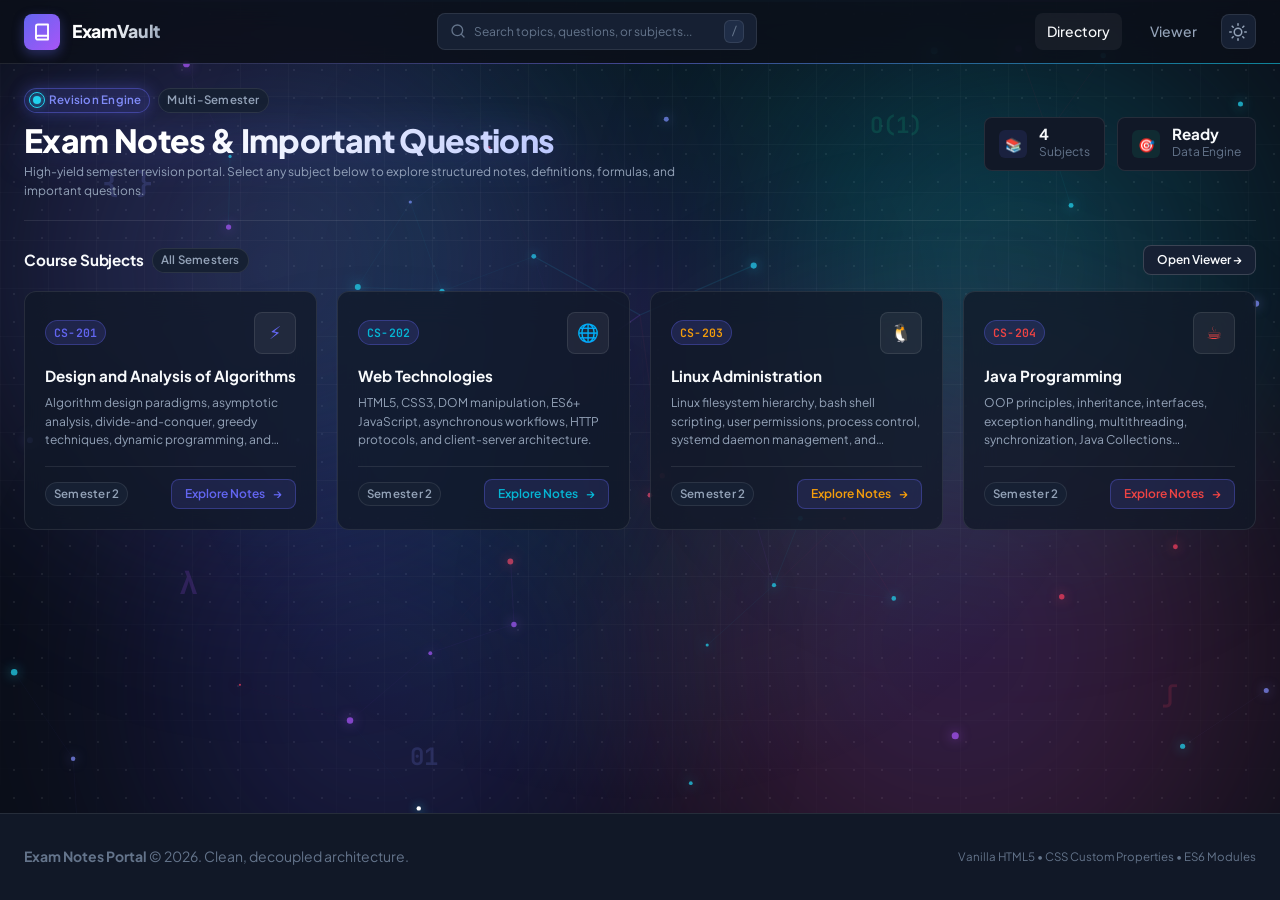
==== index.html @ 78b87370 "feat: initialize exam notes web application with modular frontend architecture and content structure" ====
<!DOCTYPE html>
<html lang="en">
<head>
  <meta charset="UTF-8">
  <meta name="viewport" content="width=device-width, initial-scale=1.0">
  <meta name="description" content="Exam Notes & Important Questions Portal. Dynamic, content-driven revision platform.">
  <title>Exam Notes & Important Questions Portal</title>

  <!-- Modular CSS Architecture -->
  <link rel="stylesheet" href="assets/css/variables.css">
  <link rel="stylesheet" href="assets/css/base.css">
  <link rel="stylesheet" href="assets/css/components.css">
  <link rel="stylesheet" href="assets/css/effects.css">

  <link rel="icon" href="assets/images/favicon.ico">
</head>
<body>

  <!-- Site Header -->
  <header class="site-header">
    <div class="container nav-container">
      <div class="brand-wrapper">
        <a href="index.html" class="brand-link" id="brand-link">
          <div class="brand-icon">
            <svg width="18" height="18" viewBox="0 0 24 24" fill="none" stroke="currentColor" stroke-width="2.5" stroke-linecap="round" stroke-linejoin="round">
              <path d="M4 19.5A2.5 2.5 0 0 1 6.5 17H20"></path>
              <path d="M6.5 2H20v20H6.5A2.5 2.5 0 0 1 4 19.5v-15A2.5 2.5 0 0 1 6.5 2z"></path>
            </svg>
          </div>
          <span class="brand-title">ExamVault</span>
        </a>
      </div>

      <!-- Quick Search UI -->
      <div class="search-wrapper" style="max-width: 320px;">
        <div class="search-box">
          <svg class="search-icon" viewBox="0 0 24 24" fill="none" stroke="currentColor" stroke-width="2" stroke-linecap="round" stroke-linejoin="round">
            <circle cx="11" cy="11" r="8"></circle>
            <line x1="21" y1="21" x2="16.65" y2="16.65"></line>
          </svg>
          <input type="text" id="portal-search-input" class="search-input" placeholder="Search topics, questions, or subjects..." autocomplete="off">
          <span class="search-shortcut">/</span>
        </div>
        <div class="search-dropdown" id="portal-search-dropdown"></div>
      </div>

      <!-- Actions -->
      <div class="header-actions">
        <nav class="nav-links">
          <a href="index.html" class="nav-link active">Directory</a>
          <a href="notes.html" class="nav-link">Viewer</a>
        </nav>
        <button class="btn-icon" data-action="toggle-theme" title="Toggle Theme" aria-label="Toggle dark/light mode">
          <!-- Populated by JS -->
        </button>
      </div>
    </div>
  </header>

  <!-- Main Content -->
  <main class="site-main">
    <div class="container" style="padding-block: var(--space-6) var(--space-10);">

      <!-- Compact Hero Header -->
      <section class="hero-enter-animate" style="display: flex; align-items: center; justify-content: space-between; flex-wrap: wrap; gap: var(--space-4); margin-bottom: var(--space-6); padding-bottom: var(--space-5); border-bottom: 1px solid var(--border-subtle);">
        <div style="max-width: 680px;">
          <div style="display: flex; align-items: center; gap: var(--space-2); margin-bottom: var(--space-2);">
            <span class="badge badge-accent">
              <span class="beacon-dot"></span>
              <span>Revision Engine</span>
            </span>
            <span class="badge badge-subtle" id="hero-subjects-badge">Multi-Semester</span>
          </div>
          <h1 style="font-size: clamp(1.6rem, 2.5vw, 2.1rem); font-weight: var(--font-weight-extrabold); letter-spacing: -0.02em; margin-bottom: var(--space-1); line-height: var(--line-height-tight);">
            Exam Notes & Important Questions
          </h1>
          <p style="font-size: var(--text-xs); color: var(--text-secondary); line-height: var(--line-height-normal);">
            High-yield semester revision portal. Select any subject below to explore structured notes, definitions, formulas, and important questions.
          </p>
        </div>

        <!-- Quick Info Chips Strip -->
        <div class="stats-enter-animate" style="display: flex; gap: var(--space-3); flex-wrap: wrap;">
          <div class="stat-card" style="padding: 0.5rem 0.85rem;">
            <div class="stat-icon" style="width: 1.8rem; height: 1.8rem; font-size: 0.85rem;">📚</div>
            <div>
              <div class="stat-value" id="stat-subjects-val">4</div>
              <div class="stat-label">Subjects</div>
            </div>
          </div>
          <div class="stat-card" style="padding: 0.5rem 0.85rem;">
            <div class="stat-icon" style="width: 1.8rem; height: 1.8rem; font-size: 0.85rem; color: var(--accent-emerald); background: rgba(16, 185, 129, 0.12);">🎯</div>
            <div>
              <div class="stat-value">Ready</div>
              <div class="stat-label">Data Engine</div>
            </div>
          </div>
        </div>
      </section>

      <!-- Subjects Section with Integrated Resume/Viewer Action -->
      <section class="subjects-enter-animate">
        <div style="display: flex; align-items: center; justify-content: space-between; flex-wrap: wrap; gap: var(--space-3); margin-bottom: var(--space-4);">
          <div style="display: flex; align-items: center; gap: var(--space-2);">
            <h2 style="font-size: var(--text-base); font-weight: var(--font-weight-bold); letter-spacing: -0.01em;">
              Course Subjects
            </h2>
            <span class="badge badge-subtle">All Semesters</span>
          </div>
          <div id="viewer-action-wrapper">
            <a href="notes.html" class="btn btn-secondary btn-sm" id="section-viewer-link">
              <span>Open Viewer →</span>
            </a>
          </div>
        </div>

        <!-- Dynamic 4-Column Subjects Grid -->
        <div id="subjects-container">
          <!-- Populated dynamically by main.js -->
        </div>
      </section>

    </div>
  </main>

  <!-- Site Footer -->
  <footer class="site-footer">
    <div class="container footer-content">
      <div>
        <strong>Exam Notes Portal</strong> &copy; 2026. Clean, decoupled architecture.
      </div>
      <div style="font-size: 0.72rem; color: var(--text-muted);">
        Vanilla HTML5 • CSS Custom Properties • ES6 Modules
      </div>
    </div>
  </footer>

  <!-- Main Controller -->
  <script type="module" src="assets/js/main.js"></script>
</body>
</html>
---- assets/css/variables.css ----
/**
 * Design Tokens & Custom Properties
 * Modern Twilight Dark Palette with rich vibrant accents & tight, purposeful spacing
 */

:root {
  /* Color Palette - Vibrant Twilight Dark Theme */
  --bg-base: #0b0f19;
  --bg-surface-1: #111827;
  --bg-surface-2: #162033;
  --bg-surface-3: #1f2d47;
  --bg-surface-hover: #263859;
  --bg-card: rgba(17, 24, 39, 0.75);
  --bg-card-hover: rgba(22, 32, 51, 0.9);
  --bg-glass: rgba(11, 15, 25, 0.82);
  --bg-overlay: rgba(5, 8, 15, 0.85);
  --bg-input: #131d2e;

  /* Borders & Dividers */
  --border-subtle: rgba(255, 255, 255, 0.09);
  --border-medium: rgba(255, 255, 255, 0.16);
  --border-strong: rgba(255, 255, 255, 0.28);
  --border-focus: #6366f1;
  --border-accent: rgba(99, 102, 241, 0.45);

  /* Typography Colors */
  --text-primary: #f8fafc;
  --text-secondary: #94a3b8;
  --text-muted: #64748b;
  --text-inverse: #0b0f19;
  --text-accent: #818cf8;

  /* Vibrant Accents */
  --primary: #6366f1;
  --primary-hover: #4f46e5;
  --primary-glow: rgba(99, 102, 241, 0.35);

  --secondary: #06b6d4;
  --secondary-glow: rgba(6, 182, 212, 0.3);

  --accent-purple: #a855f7;
  --accent-emerald: #10b981;
  --accent-amber: #f59e0b;
  --accent-rose: #f43f5e;
  --accent-cyan: #06b6d4;

  /* Status Colors */
  --status-success: #10b981;
  --status-warning: #f59e0b;
  --status-danger: #f43f5e;
  --status-info: #38bdf8;
  --status-success-bg: rgba(16, 185, 129, 0.14);
  --status-warning-bg: rgba(245, 158, 11, 0.14);
  --status-danger-bg: rgba(244, 63, 94, 0.14);
  --status-info-bg: rgba(56, 189, 248, 0.14);

  /* Gradients */
  --gradient-primary: linear-gradient(135deg, #6366f1 0%, #a855f7 100%);
  --gradient-secondary: linear-gradient(135deg, #06b6d4 0%, #3b82f6 100%);
  --gradient-card: linear-gradient(145deg, rgba(22, 32, 51, 0.8) 0%, rgba(17, 24, 39, 0.9) 100%);
  --gradient-surface: linear-gradient(180deg, rgba(22, 32, 51, 0.4) 0%, rgba(11, 15, 25, 0.7) 100%);

  /* Code Syntax Palette */
  --code-bg: #0d1424;
  --code-border: rgba(255, 255, 255, 0.1);
  --code-inline-bg: rgba(99, 102, 241, 0.15);
  --code-inline-text: #a5b4fc;

  /* Typography */
  --font-sans: 'Plus Jakarta Sans', system-ui, -apple-system, BlinkMacSystemFont, 'Segoe UI', Roboto, sans-serif;
  --font-mono: 'JetBrains Mono', Consolas, Monaco, monospace;

  /* Font Scales */
  --text-xs: 0.75rem;     /* 12px */
  --text-sm: 0.875rem;    /* 14px */
  --text-base: 0.95rem;   /* ~15px */
  --text-lg: 1.1rem;      /* ~17.6px */
  --text-xl: 1.25rem;     /* 20px */
  --text-2xl: 1.5rem;     /* 24px */
  --text-3xl: 1.85rem;    /* ~30px */
  --text-4xl: 2.25rem;    /* 36px */

  --font-weight-normal: 400;
  --font-weight-medium: 500;
  --font-weight-semibold: 600;
  --font-weight-bold: 700;
  --font-weight-extrabold: 800;

  --line-height-tight: 1.2;
  --line-height-snug: 1.35;
  --line-height-normal: 1.55;
  --line-height-relaxed: 1.7;

  /* Compact Spacing Scale (Reduced empty voids) */
  --space-1: 0.25rem;  /* 4px */
  --space-2: 0.5rem;   /* 8px */
  --space-3: 0.75rem;  /* 12px */
  --space-4: 1rem;     /* 16px */
  --space-5: 1.25rem;  /* 20px */
  --space-6: 1.5rem;   /* 24px */
  --space-8: 2rem;     /* 32px */
  --space-10: 2.5rem;  /* 40px */
  --space-12: 3rem;    /* 48px */

  /* Border Radii */
  --radius-sm: 0.375rem;
  --radius-md: 0.5rem;
  --radius-lg: 0.75rem;
  --radius-xl: 1rem;
  --radius-full: 9999px;

  /* Elevation Shadows & Glows */
  --shadow-sm: 0 1px 3px rgba(0, 0, 0, 0.35);
  --shadow-md: 0 4px 14px -2px rgba(0, 0, 0, 0.45);
  --shadow-lg: 0 10px 25px -5px rgba(0, 0, 0, 0.55);
  --shadow-xl: 0 18px 35px -8px rgba(0, 0, 0, 0.65);

  /* Transitions */
  --transition-fast: 150ms cubic-bezier(0.4, 0, 0.2, 1);
  --transition-normal: 250ms cubic-bezier(0.4, 0, 0.2, 1);

  /* Layout Constants */
  --header-height: 4rem;
  --sidebar-width: 300px;
  --toc-width: 250px;
  --container-max-width: 1360px;
  --reading-max-width: 860px;
  --blur-glass: blur(16px);
}

/* Light Theme Variables (High-Contrast, Distinct Surfaces & Crisp Hierarchy) */
[data-theme="light"] {
  --bg-base: #f1f5f9;                 /* Rich slate-100 canvas (creates immediate pop for pure white cards) */
  --bg-surface-1: #ffffff;            /* Pure white primary surface */
  --bg-surface-2: #e2e8f0;            /* Distinct slate-200 secondary surface */
  --bg-surface-3: #cbd5e1;            /* Slate-300 tertiary surface */
  --bg-surface-hover: #e2e8f0;
  --bg-card: #ffffff;                 /* Solid crisp white cards */
  --bg-card-hover: #ffffff;
  --bg-glass: rgba(255, 255, 255, 0.95);
  --bg-overlay: rgba(15, 23, 42, 0.55);
  --bg-input: #ffffff;

  /* Crisp, Well-Defined Borders (No more invisible washed-out lines) */
  --border-subtle: #e2e8f0;           /* Clean slate-200 border */
  --border-medium: #cbd5e1;           /* Crisp slate-300 card border */
  --border-strong: #94a3b8;           /* High-contrast slate-400 border */
  --border-focus: #4f46e5;
  --border-accent: rgba(79, 70, 229, 0.5);

  /* High-Contrast Accessible Typography (WCAG AAA) */
  --text-primary: #0f172a;            /* Deep slate-900 for razor-sharp legibility */
  --text-secondary: #334155;          /* Slate-700 body text */
  --text-muted: #64748b;              /* Slate-500 metadata text */
  --text-inverse: #ffffff;
  --text-accent: #4338ca;             /* Deep indigo-700 */

  --primary: #4f46e5;                 /* Indigo-600 */
  --primary-hover: #4338ca;
  --primary-glow: rgba(79, 70, 229, 0.25);

  /* Professional Dark-Code Block in Light Mode (Industry standard like Stripe/Vercel) */
  --code-bg: #0f172a;
  --code-border: #334155;
  --code-inline-bg: #e0e7ff;
  --code-inline-text: #3730a3;

  --gradient-card: linear-gradient(180deg, #ffffff 0%, #fafafa 100%);
  --gradient-surface: linear-gradient(180deg, #ffffff 0%, #f8fafc 100%);

  /* Rich Layered Elevation Shadows */
  --shadow-sm: 0 1px 3px rgba(15, 23, 42, 0.08), 0 1px 2px rgba(15, 23, 42, 0.04);
  --shadow-md: 0 4px 8px -2px rgba(15, 23, 42, 0.08), 0 2px 4px -2px rgba(15, 23, 42, 0.04);
  --shadow-lg: 0 12px 20px -4px rgba(15, 23, 42, 0.1), 0 4px 6px -2px rgba(15, 23, 42, 0.05);
  --shadow-xl: 0 20px 30px -6px rgba(15, 23, 42, 0.12), 0 8px 12px -4px rgba(15, 23, 42, 0.06);
}
---- assets/css/base.css ----
@import url('https://fonts.googleapis.com/css2?family=JetBrains+Mono:wght@400;500;600&family=Plus+Jakarta+Sans:wght@300;400;500;600;700;800&display=swap');
@import url('./variables.css');

/* ==========================================================================
   Base Reset
   ========================================================================== */
*, *::before, *::after {
  box-sizing: border-box;
  margin: 0;
  padding: 0;
}

html {
  font-family: var(--font-sans);
  font-size: 16px;
  line-height: var(--line-height-normal);
  color-scheme: dark;
  scroll-behavior: smooth;
  -webkit-font-smoothing: antialiased;
  -moz-osx-font-smoothing: grayscale;
}

html[data-theme="light"] {
  color-scheme: light;
}

body {
  background-color: var(--bg-base);
  background-image: 
    radial-gradient(rgba(255, 255, 255, 0.07) 1px, transparent 1px),
    linear-gradient(to bottom, rgba(11, 15, 25, 0.5), var(--bg-base));
  background-size: 28px 28px, 100% 100%;
  color: var(--text-primary);
  min-height: 100vh;
  display: flex;
  flex-direction: column;
  transition: background-color var(--transition-normal), color var(--transition-normal);
  overflow-x: hidden;
  position: relative;
}

[data-theme="light"] body {
  background-color: var(--bg-base);
  background-image: 
    radial-gradient(rgba(15, 23, 42, 0.08) 1.2px, transparent 1.2px);
  background-size: 24px 24px;
}

/* Accessibility Focus States */
:focus-visible {
  outline: 2px solid var(--border-focus);
  outline-offset: 2px;
}

.sr-only {
  position: absolute;
  width: 1px;
  height: 1px;
  padding: 0;
  margin: -1px;
  overflow: hidden;
  clip: rect(0, 0, 0, 0);
  white-space: nowrap;
  border: 0;
}

/* Typography & Reset */
img, svg {
  display: block;
  max-width: 100%;
}

a {
  color: inherit;
  text-decoration: none;
  transition: color var(--transition-fast);
}

button, input, select, textarea {
  font-family: inherit;
  font-size: inherit;
  color: inherit;
  background: none;
  border: none;
  outline: none;
}

button {
  cursor: pointer;
}

ul, ol {
  list-style: none;
}

/* ==========================================================================
   Global Shell Layout
   ========================================================================== */
.container {
  width: 100%;
  max-width: var(--container-max-width);
  margin-inline: auto;
  padding-inline: var(--space-6);
  position: relative;
  z-index: 1;
}

.site-main {
  flex: 1;
  display: flex;
  flex-direction: column;
  position: relative;
  z-index: 1;
}

/* Global Header */
.site-header {
  position: sticky;
  top: 0;
  height: var(--header-height);
  background: var(--bg-glass);
  backdrop-filter: var(--blur-glass);
  -webkit-backdrop-filter: var(--blur-glass);
  border-bottom: 1px solid var(--border-subtle);
  z-index: 100;
  transition: background-color var(--transition-normal), border-color var(--transition-normal);
}

.nav-container {
  height: 100%;
  display: flex;
  align-items: center;
  justify-content: space-between;
  gap: var(--space-4);
}

.brand-wrapper {
  display: flex;
  align-items: center;
  gap: var(--space-3);
}

.brand-link {
  display: flex;
  align-items: center;
  gap: var(--space-3);
  font-weight: var(--font-weight-extrabold);
  font-size: var(--text-lg);
  letter-spacing: -0.02em;
}

.brand-icon {
  width: 2.25rem;
  height: 2.25rem;
  background: var(--gradient-primary);
  border-radius: var(--radius-md);
  display: flex;
  align-items: center;
  justify-content: center;
  color: #ffffff;
  box-shadow: 0 4px 12px var(--primary-glow);
  flex-shrink: 0;
}

.brand-title {
  background: linear-gradient(120deg, #ffffff 40%, var(--text-secondary) 100%);
  -webkit-background-clip: text;
  -webkit-text-fill-color: transparent;
}

[data-theme="light"] .brand-title {
  background: linear-gradient(120deg, #0f172a 40%, #4338ca 100%);
  -webkit-background-clip: text;
  -webkit-text-fill-color: transparent;
}

.brand-badge {
  font-size: var(--text-xs);
  padding: 0.15rem 0.5rem;
  border-radius: var(--radius-full);
  background: rgba(99, 102, 241, 0.15);
  color: var(--text-accent);
  border: 1px solid var(--border-accent);
  font-weight: var(--font-weight-semibold);
  letter-spacing: 0.04em;
  text-transform: uppercase;
}

.nav-links {
  display: flex;
  align-items: center;
  gap: var(--space-4);
}

.nav-link {
  font-size: var(--text-sm);
  font-weight: var(--font-weight-medium);
  color: var(--text-secondary);
  padding: var(--space-2) var(--space-3);
  border-radius: var(--radius-md);
  transition: all var(--transition-fast);
}

.nav-link:hover,
.nav-link.active {
  color: var(--text-primary);
  background: rgba(255, 255, 255, 0.05);
}

[data-theme="light"] .site-header {
  background: rgba(255, 255, 255, 0.95);
  border-bottom: 1.5px solid #cbd5e1;
  box-shadow: 0 1px 4px rgba(15, 23, 42, 0.05);
}

[data-theme="light"] .nav-link {
  color: #475569;
}

[data-theme="light"] .nav-link:hover,
[data-theme="light"] .nav-link.active {
  color: #4338ca;
  background: #e2e8f0;
  font-weight: 600;
}

.header-actions {
  display: flex;
  align-items: center;
  gap: var(--space-3);
}

/* Global Footer */
.site-footer {
  background: var(--bg-surface-1);
  border-top: 1px solid var(--border-subtle);
  padding-block: var(--space-8);
  margin-top: auto;
  font-size: var(--text-sm);
  color: var(--text-muted);
  position: relative;
  z-index: 10;
}

.footer-content {
  display: flex;
  align-items: center;
  justify-content: space-between;
  flex-wrap: wrap;
  gap: var(--space-4);
}
---- assets/css/components.css ----
@import url('./variables.css');

/* ==========================================================================
   Buttons
   ========================================================================== */
.btn {
  display: inline-flex;
  align-items: center;
  justify-content: center;
  gap: var(--space-2);
  font-size: var(--text-sm);
  font-weight: var(--font-weight-semibold);
  padding: var(--space-2) var(--space-4);
  border-radius: var(--radius-md);
  transition: all var(--transition-fast);
  line-height: 1.4;
  white-space: nowrap;
}

.btn-primary {
  background: var(--gradient-primary);
  color: #ffffff;
  box-shadow: 0 4px 14px var(--primary-glow);
}

.btn-primary:hover {
  transform: translateY(-1px);
  box-shadow: 0 6px 20px var(--primary-glow);
}

.btn-secondary {
  background: var(--bg-surface-2);
  color: var(--text-primary);
  border: 1px solid var(--border-medium);
}

.btn-secondary:hover {
  background: var(--bg-surface-3);
  border-color: var(--border-focus);
}

.btn-outline {
  background: rgba(99, 102, 241, 0.08);
  color: var(--text-accent);
  border: 1px solid var(--border-accent);
}

.btn-outline:hover {
  background: rgba(99, 102, 241, 0.2);
  border-color: var(--primary);
  color: #ffffff;
}

.btn-sm {
  padding: 0.35rem 0.8rem;
  font-size: var(--text-xs);
}

.btn-icon {
  display: inline-flex;
  align-items: center;
  justify-content: center;
  width: 2.2rem;
  height: 2.2rem;
  border-radius: var(--radius-md);
  border: 1px solid var(--border-subtle);
  background: var(--bg-surface-2);
  color: var(--text-secondary);
  transition: all var(--transition-fast);
  flex-shrink: 0;
}

.btn-icon:hover {
  color: var(--text-primary);
  border-color: var(--border-medium);
  background: var(--bg-surface-3);
}

/* ==========================================================================
   Cards & Responsive Grid (Eliminates Empty Space & Orphan Cards)
   ========================================================================== */
.subject-grid {
  display: grid;
  grid-template-columns: repeat(auto-fit, minmax(260px, 1fr));
  gap: var(--space-5);
  width: 100%;
}

@media (min-width: 1120px) {
  .subject-grid {
    grid-template-columns: repeat(4, 1fr);
  }
}

.subject-card {
  background: var(--bg-card);
  backdrop-filter: var(--blur-glass);
  -webkit-backdrop-filter: var(--blur-glass);
  border: 1px solid var(--border-subtle);
  border-radius: var(--radius-lg);
  padding: var(--space-5);
  display: flex;
  flex-direction: column;
  position: relative;
  overflow: hidden;
  animation: cardSlideIn 0.5s cubic-bezier(0.16, 1, 0.3, 1) backwards;
  transition: transform 0.35s cubic-bezier(0.16, 1, 0.3, 1),
              border-color 0.3s ease,
              box-shadow 0.35s cubic-bezier(0.16, 1, 0.3, 1);
}

.subject-card:nth-child(1) { animation-delay: 0.05s; }
.subject-card:nth-child(2) { animation-delay: 0.12s; }
.subject-card:nth-child(3) { animation-delay: 0.19s; }
.subject-card:nth-child(4) { animation-delay: 0.26s; }

@keyframes cardSlideIn {
  0% {
    opacity: 0;
    transform: translateY(22px) scale(0.96);
  }
  100% {
    opacity: 1;
    transform: translateY(0) scale(1);
  }
}

.subject-card::before {
  content: '';
  position: absolute;
  top: 0;
  left: 0;
  right: 0;
  height: 3px;
  background: linear-gradient(90deg, transparent, var(--card-accent, var(--primary)), transparent);
  background-size: 200% 100%;
  animation: shimmerBorder 4s linear infinite;
  opacity: 0.9;
}

@keyframes shimmerBorder {
  0% { background-position: -100% 0; }
  100% { background-position: 200% 0; }
}

.subject-card:hover {
  transform: translateY(-6px) scale(1.015);
  border-color: var(--card-accent, var(--border-accent));
  box-shadow: 0 16px 32px -8px rgba(0, 0, 0, 0.65), 0 0 28px -4px var(--card-accent, var(--primary-glow));
}

.card-header {
  display: flex;
  align-items: center;
  justify-content: space-between;
  gap: var(--space-3);
  margin-bottom: var(--space-3);
}

.card-icon-bubble {
  width: 2.6rem;
  height: 2.6rem;
  border-radius: var(--radius-md);
  display: flex;
  align-items: center;
  justify-content: center;
  font-size: var(--text-lg);
  background: rgba(255, 255, 255, 0.06);
  border: 1px solid var(--border-subtle);
  color: var(--card-accent, var(--primary));
  flex-shrink: 0;
  transition: transform 0.35s cubic-bezier(0.34, 1.56, 0.64, 1), box-shadow 0.35s ease;
}

.subject-card:hover .card-icon-bubble {
  transform: scale(1.15) rotate(6deg);
  box-shadow: 0 0 16px var(--card-accent);
}

.badge-code {
  background: rgba(99, 102, 241, 0.16);
  color: var(--card-accent, var(--primary));
  border: 1px solid rgba(99, 102, 241, 0.35);
  font-family: var(--font-mono);
  font-weight: var(--font-weight-bold);
  letter-spacing: 0.03em;
}

.btn-explore {
  background: rgba(99, 102, 241, 0.14);
  border: 1px solid rgba(99, 102, 241, 0.35);
  color: var(--card-accent, var(--text-accent));
  font-weight: var(--font-weight-semibold);
  transition: all var(--transition-fast);
}

.subject-card:hover .btn-explore {
  transform: translateX(3px);
  box-shadow: 0 0 14px var(--card-accent);
}

.card-title {
  font-size: var(--text-base);
  font-weight: var(--font-weight-bold);
  color: var(--text-primary);
  margin-bottom: var(--space-2);
  line-height: var(--line-height-snug);
}

.card-description {
  font-size: var(--text-xs);
  color: var(--text-secondary);
  line-height: var(--line-height-normal);
  margin-bottom: var(--space-4);
  flex: 1;
  display: -webkit-box;
  -webkit-line-clamp: 3;
  -webkit-box-orient: vertical;
  overflow: hidden;
}

.card-footer {
  display: flex;
  align-items: center;
  justify-content: space-between;
  padding-top: var(--space-3);
  border-top: 1px solid var(--border-subtle);
  margin-top: auto;
}

/* ==========================================================================
   Quick Info Strip (Fill Top Empty Space)
   ========================================================================== */
.stats-strip {
  display: grid;
  grid-template-columns: repeat(auto-fit, minmax(200px, 1fr));
  gap: var(--space-3);
  margin-bottom: var(--space-6);
}

.stat-card {
  background: var(--bg-surface-1);
  border: 1px solid var(--border-subtle);
  border-radius: var(--radius-md);
  padding: var(--space-3) var(--space-4);
  display: flex;
  align-items: center;
  gap: var(--space-3);
  transition: border-color var(--transition-fast);
}

.stat-card:hover {
  border-color: var(--border-medium);
}

.stat-icon {
  width: 2.2rem;
  height: 2.2rem;
  border-radius: var(--radius-sm);
  display: flex;
  align-items: center;
  justify-content: center;
  background: rgba(99, 102, 241, 0.12);
  color: var(--text-accent);
  font-size: 1rem;
  flex-shrink: 0;
}

.stat-value {
  font-size: var(--text-base);
  font-weight: var(--font-weight-bold);
  color: var(--text-primary);
  line-height: 1.1;
}

.stat-label {
  font-size: var(--text-xs);
  color: var(--text-muted);
}

/* ==========================================================================
   Search UI & Dropdown
   ========================================================================== */
.search-wrapper {
  position: relative;
  width: 100%;
}

.search-box {
  display: flex;
  align-items: center;
  background: var(--bg-surface-2);
  border: 1px solid var(--border-subtle);
  border-radius: var(--radius-md);
  padding: 0.4rem var(--space-3);
  transition: all var(--transition-normal);
  width: 100%;
}

.search-box:focus-within {
  border-color: var(--border-focus);
  box-shadow: 0 0 0 3px var(--primary-glow);
  background: var(--bg-surface-1);
}

.search-icon {
  color: var(--text-muted);
  width: 1rem;
  height: 1rem;
  margin-right: var(--space-2);
  flex-shrink: 0;
}

.search-input {
  width: 100%;
  font-size: var(--text-xs);
  color: var(--text-primary);
}

.search-input::placeholder {
  color: var(--text-muted);
}

.search-shortcut {
  font-size: 0.7rem;
  padding: 0.1rem 0.35rem;
  border-radius: var(--radius-sm);
  background: var(--bg-surface-3);
  color: var(--text-muted);
  border: 1px solid var(--border-subtle);
  font-family: var(--font-mono);
  flex-shrink: 0;
}

.search-dropdown {
  position: absolute;
  top: calc(100% + var(--space-2));
  left: 0;
  right: 0;
  background: var(--bg-surface-1);
  border: 1px solid var(--border-medium);
  border-radius: var(--radius-md);
  box-shadow: var(--shadow-xl);
  max-height: 360px;
  overflow-y: auto;
  z-index: 150;
  display: none;
}

.search-dropdown.active {
  display: block;
}

.search-item {
  padding: var(--space-2) var(--space-3);
  display: flex;
  align-items: center;
  justify-content: space-between;
  border-bottom: 1px solid var(--border-subtle);
  cursor: pointer;
  transition: background-color var(--transition-fast);
}

.search-item:last-child {
  border-bottom: none;
}

.search-item:hover,
.search-item.selected {
  background-color: var(--bg-surface-2);
}

.search-item-title {
  font-weight: var(--font-weight-semibold);
  font-size: var(--text-xs);
  color: var(--text-primary);
}

.search-item-meta {
  font-size: 0.7rem;
  color: var(--text-muted);
  margin-top: 1px;
}

/* ==========================================================================
   Badges & Tags
   ========================================================================== */
.badge {
  display: inline-flex;
  align-items: center;
  gap: var(--space-1);
  font-size: 0.72rem;
  padding: 0.15rem 0.5rem;
  border-radius: var(--radius-full);
  font-weight: var(--font-weight-semibold);
  letter-spacing: 0.02em;
}

.badge-subtle {
  background: var(--bg-surface-2);
  color: var(--text-secondary);
  border: 1px solid var(--border-subtle);
}

.badge-accent {
  background: rgba(99, 102, 241, 0.15);
  color: var(--text-accent);
  border: 1px solid var(--border-accent);
}

.badge-cyan {
  background: rgba(6, 182, 212, 0.15);
  color: var(--accent-cyan);
  border: 1px solid rgba(6, 182, 212, 0.35);
}

.badge-amber {
  background: rgba(245, 158, 11, 0.15);
  color: var(--accent-amber);
  border: 1px solid rgba(245, 158, 11, 0.35);
}

.badge-rose {
  background: rgba(244, 63, 94, 0.15);
  color: var(--accent-rose);
  border: 1px solid rgba(244, 63, 94, 0.35);
}

/* ==========================================================================
   Callouts & Alerts
   ========================================================================== */
.callout {
  margin-block: var(--space-4);
  padding: var(--space-3) var(--space-4);
  background: var(--bg-surface-1);
  border-left: 3px solid var(--primary);
  border-radius: 0 var(--radius-md) var(--radius-md) 0;
  color: var(--text-secondary);
  font-size: var(--text-xs);
}

.callout-header {
  font-weight: var(--font-weight-bold);
  margin-bottom: var(--space-1);
  color: var(--text-primary);
  display: flex;
  align-items: center;
  gap: var(--space-2);
}

.callout-note {
  border-left-color: var(--primary);
  background: rgba(99, 102, 241, 0.08);
}

.callout-exam {
  border-left-color: var(--accent-rose);
  background: var(--status-danger-bg);
}

.callout-warning {
  border-left-color: var(--status-warning);
  background: var(--status-warning-bg);
}

.callout-tip {
  border-left-color: var(--status-success);
  background: var(--status-success-bg);
}

/* ==========================================================================
   Empty States
   ========================================================================== */
.empty-state {
  display: flex;
  flex-direction: column;
  align-items: center;
  justify-content: center;
  text-align: center;
  padding: var(--space-10) var(--space-4);
  margin-inline: auto;
  max-width: 500px;
}

.empty-state-icon {
  width: 3.25rem;
  height: 3.25rem;
  border-radius: var(--radius-full);
  background: var(--bg-surface-2);
  border: 1px solid var(--border-medium);
  display: flex;
  align-items: center;
  justify-content: center;
  font-size: 1.4rem;
  color: var(--text-muted);
  margin-bottom: var(--space-3);
}

.empty-state-title {
  font-size: var(--text-base);
  font-weight: var(--font-weight-bold);
  color: var(--text-primary);
  margin-bottom: var(--space-1);
}

.empty-state-desc {
  font-size: var(--text-xs);
  color: var(--text-muted);
  line-height: var(--line-height-normal);
  margin-bottom: var(--space-4);
}

/* Drawers & Backdrops */
.drawer-backdrop {
  position: fixed;
  inset: 0;
  background: var(--bg-overlay);
  backdrop-filter: var(--blur-glass);
  -webkit-backdrop-filter: var(--blur-glass);
  z-index: 80;
  display: none;
}

.drawer-backdrop.active {
  display: block;
}

/* Loading Spinner */
.loading-spinner {
  width: 30px;
  height: 30px;
  border: 3px solid rgba(99, 102, 241, 0.2);
  border-top-color: var(--primary);
  border-radius: var(--radius-full);
  animation: spin 0.8s linear infinite;
  margin-inline: auto;
  margin-bottom: var(--space-3);
}

@keyframes spin {
  to { transform: rotate(360deg); }
}

/* ==========================================================================
   Light Mode High-Contrast & Visual Distinction Architecture
   ========================================================================== */
[data-theme="light"] .subject-card {
  background: #ffffff !important;
  border: 1.5px solid #cbd5e1 !important;
  border-top: 3.5px solid var(--card-accent, var(--primary)) !important;
  box-shadow: 0 2px 4px rgba(15, 23, 42, 0.06), 0 8px 16px -2px rgba(15, 23, 42, 0.05) !important;
}

[data-theme="light"] .subject-card:hover {
  border-color: #94a3b8 !important;
  border-top-color: var(--card-accent, var(--primary)) !important;
  box-shadow: 0 12px 28px -4px rgba(15, 23, 42, 0.12), 0 4px 10px -2px rgba(15, 23, 42, 0.06) !important;
}

[data-theme="light"] .subject-card .card-title {
  color: #0f172a;
}

[data-theme="light"] .subject-card .card-description {
  color: #334155;
}

[data-theme="light"] .subject-card .card-footer {
  border-top: 1.5px solid #e2e8f0;
}

[data-theme="light"] .badge-code {
  background: #f8fafc;
  color: #0f172a;
  border: 1.5px solid #cbd5e1;
  box-shadow: 0 1px 2px rgba(15, 23, 42, 0.04);
}

[data-theme="light"] .card-icon-bubble {
  background: #f8fafc;
  border: 1.5px solid #cbd5e1;
  box-shadow: 0 1px 3px rgba(15, 23, 42, 0.06);
}

[data-theme="light"] .btn-explore {
  background: #f8fafc;
  color: #0f172a;
  border: 1.5px solid #cbd5e1;
  box-shadow: 0 1px 2px rgba(15, 23, 42, 0.04);
}

[data-theme="light"] .btn-explore:hover {
  background: #0f172a;
  color: #ffffff !important;
  border-color: #0f172a;
  box-shadow: 0 4px 14px rgba(15, 23, 42, 0.18);
}

/* Stat Cards in Light Mode */
[data-theme="light"] .stat-card {
  background: #ffffff;
  border: 1.5px solid #cbd5e1;
  box-shadow: 0 1px 3px rgba(15, 23, 42, 0.06);
}

[data-theme="light"] .stat-card .stat-icon {
  background: #f1f5f9;
  border: 1px solid #cbd5e1;
}

[data-theme="light"] .stat-value {
  color: #0f172a;
}

/* Search Box in Light Mode */
[data-theme="light"] .search-box {
  background: #ffffff;
  border: 1.5px solid #cbd5e1;
  box-shadow: 0 1px 3px rgba(15, 23, 42, 0.05);
}

[data-theme="light"] .search-box:focus-within {
  border-color: #4f46e5;
  box-shadow: 0 0 0 3px rgba(79, 70, 229, 0.2);
}

[data-theme="light"] .search-shortcut {
  background: #f1f5f9;
  border-color: #cbd5e1;
  color: #475569;
}

[data-theme="light"] .search-dropdown {
  background: #ffffff;
  border: 1.5px solid #cbd5e1;
  box-shadow: 0 12px 28px -4px rgba(15, 23, 42, 0.15);
}

[data-theme="light"] .search-item {
  border-bottom: 1px solid #e2e8f0;
}

[data-theme="light"] .search-item:hover,
[data-theme="light"] .search-item.selected {
  background: #f1f5f9;
}

[data-theme="light"] .search-item-title {
  color: #0f172a;
}

/* Badges in Light Mode */
[data-theme="light"] .badge-subtle {
  background: #ffffff;
  color: #334155;
  border: 1.5px solid #cbd5e1;
  box-shadow: 0 1px 2px rgba(15, 23, 42, 0.04);
}

[data-theme="light"] .badge-accent {
  background: #e0e7ff;
  color: #3730a3;
  border: 1.5px solid #c7d2fe;
  box-shadow: 0 1px 3px rgba(79, 70, 229, 0.12);
}

[data-theme="light"] .beacon-dot {
  background: #4f46e5;
  box-shadow: 0 0 6px #4f46e5;
}

[data-theme="light"] .beacon-dot::after {
  border-color: #4f46e5;
}

/* Action Links in Light Mode */
[data-theme="light"] #section-viewer-link {
  background: #ffffff;
  color: #0f172a;
  border: 1.5px solid #cbd5e1;
  box-shadow: 0 1px 3px rgba(15, 23, 42, 0.05);
}

[data-theme="light"] #section-viewer-link:hover {
  background: #0f172a;
  color: #ffffff;
  border-color: #0f172a;
}

/* Continue Last Opened Button (Dark & High-Contrast Light) */
.btn-continue {
  background: rgba(99, 102, 241, 0.16);
  border: 1px solid var(--primary);
  color: #ffffff;
  box-shadow: 0 0 16px rgba(99, 102, 241, 0.25);
  font-weight: var(--font-weight-medium);
}

.btn-continue:hover {
  background: var(--primary);
  color: #ffffff;
  box-shadow: 0 4px 16px var(--primary-glow);
}

[data-theme="light"] .btn-continue {
  background: #4f46e5 !important;
  border: 1.5px solid #4338ca !important;
  color: #ffffff !important;
  font-weight: 600 !important;
  box-shadow: 0 2px 8px rgba(79, 70, 229, 0.3) !important;
}

[data-theme="light"] .btn-continue:hover {
  background: #3730a3 !important;
  border-color: #312e81 !important;
  color: #ffffff !important;
  box-shadow: 0 4px 14px rgba(79, 70, 229, 0.45) !important;
}
---- assets/css/effects.css ----
/**
 * High-Tier Visual Effects & Cinematic Animation Engine (effects.css)
 * Features:
 * - Next-Gen Spotlight Border Lighting & Conic Laser Beam Cards
 * - Full 3D Parallax Tilt with Preserved Z-Depth Layers
 * - Dynamic Fluid Aurora Waves & Interactive Particle Canvas with Energy Packets
 * - Cyber Scanline & Ambient Floating Technical Hologram Glyphs
 * - Liquid Iridescent Hero Headline Text Gradient
 * - Live Pulsing Radar Beacon Badge
 * - Seamless Page View Transitions & Staggered Content Cascade
 * - Sliding Active Sidebar Pill & Circular Progress Back-to-Top Button
 * - Tactile Magnetic Buttons & Specular Light Sweep
 */

/* ==========================================================================
   Background Ambient Engine Root
   ========================================================================== */
.bg-ambient-system {
  position: fixed;
  inset: 0;
  overflow: hidden;
  pointer-events: none;
  z-index: 0;
  contain: strict;
}

/* ==========================================================================
   Atmospheric Aurora Mesh (Living Color Fields)
   ========================================================================== */
.aurora-orb {
  position: absolute;
  border-radius: 50%;
  filter: blur(85px);
  opacity: 0.35;
  will-change: transform;
  pointer-events: none;
}

/* Top-Left: Electric Violet / Indigo */
.aurora-orb-1 {
  top: -12%;
  left: -8%;
  width: 750px;
  height: 750px;
  background: radial-gradient(circle, rgba(129, 140, 248, 0.8) 0%, rgba(99, 102, 241, 0.5) 45%, transparent 70%);
  animation: floatOrbViolet 18s ease-in-out infinite alternate;
}

/* Top-Right: Neon Cyan / Sky Blue */
.aurora-orb-2 {
  top: -8%;
  right: -6%;
  width: 680px;
  height: 680px;
  background: radial-gradient(circle, rgba(34, 211, 238, 0.75) 0%, rgba(6, 182, 212, 0.45) 40%, transparent 70%);
  animation: floatOrbCyan 20s ease-in-out infinite alternate;
}

/* Bottom-Right: Radiant Purple & Magenta */
.aurora-orb-3 {
  bottom: -15%;
  right: -5%;
  width: 780px;
  height: 780px;
  background: radial-gradient(circle, rgba(168, 85, 247, 0.7) 0%, rgba(236, 72, 153, 0.45) 45%, transparent 75%);
  animation: floatOrbIndigo 21s ease-in-out infinite alternate;
}

/* Bottom-Left: Deep Oceanic Indigo */
.aurora-orb-4 {
  bottom: -12%;
  left: 5%;
  width: 640px;
  height: 640px;
  background: radial-gradient(circle, rgba(99, 102, 241, 0.65) 0%, rgba(67, 56, 202, 0.45) 45%, transparent 70%);
  animation: floatOrbPurple 17s ease-in-out infinite alternate;
}

@keyframes floatOrbViolet {
  0% { transform: translate3d(0, 0, 0) scale(1) rotate(0deg); }
  50% { transform: translate3d(90px, 100px, 0) scale(1.2) rotate(40deg); }
  100% { transform: translate3d(-60px, 70px, 0) scale(0.9) rotate(-25deg); }
}

@keyframes floatOrbCyan {
  0% { transform: translate3d(0, 0, 0) scale(1) rotate(0deg); }
  50% { transform: translate3d(-100px, 85px, 0) scale(1.22) rotate(-40deg); }
  100% { transform: translate3d(60px, -70px, 0) scale(0.9) rotate(30deg); }
}

@keyframes floatOrbIndigo {
  0% { transform: translate3d(0, 0, 0) scale(1) rotate(0deg); }
  50% { transform: translate3d(-90px, -75px, 0) scale(1.18) rotate(45deg); }
  100% { transform: translate3d(70px, 85px, 0) scale(0.92) rotate(-30deg); }
}

@keyframes floatOrbPurple {
  0% { transform: translate3d(0, 0, 0) scale(1) rotate(0deg); }
  50% { transform: translate3d(80px, -90px, 0) scale(1.2) rotate(-35deg); }
  100% { transform: translate3d(-70px, 60px, 0) scale(0.88) rotate(25deg); }
}

/* ==========================================================================
   Technical Engineering Matrix Grid & Vignette
   ========================================================================== */
.technical-grid-layer {
  position: absolute;
  inset: 0;
  pointer-events: none;
  background-image: 
    linear-gradient(to right, rgba(255, 255, 255, 0.045) 1px, transparent 1px),
    linear-gradient(to bottom, rgba(255, 255, 255, 0.045) 1px, transparent 1px);
  background-size: 48px 48px;
  mask-image: radial-gradient(ellipse 95% 80% at 50% 35%, rgba(0, 0, 0, 0.98) 0%, rgba(0, 0, 0, 0.3) 70%, transparent 95%);
  -webkit-mask-image: radial-gradient(ellipse 95% 80% at 50% 35%, rgba(0, 0, 0, 0.98) 0%, rgba(0, 0, 0, 0.3) 70%, transparent 95%);
}

/* Cyber Scanning Radar Light Beam */
.cyber-scan-beam {
  position: absolute;
  left: 0;
  right: 0;
  height: 2px;
  background: linear-gradient(90deg, 
    transparent 0%, 
    rgba(99, 102, 241, 0.3) 20%, 
    rgba(6, 182, 212, 0.7) 50%, 
    rgba(168, 85, 247, 0.3) 80%, 
    transparent 100%
  );
  box-shadow: 0 0 15px rgba(6, 182, 212, 0.6);
  opacity: 0.6;
  pointer-events: none;
  animation: cyberScanMove 12s cubic-bezier(0.4, 0, 0.2, 1) infinite;
}

@keyframes cyberScanMove {
  0% {
    top: -5%;
    opacity: 0;
  }
  15% {
    opacity: 0.65;
  }
  85% {
    opacity: 0.65;
  }
  100% {
    top: 105%;
    opacity: 0;
  }
}

/* ==========================================================================
   Ambient Floating Academic & Technical Hologram Glyphs
   ========================================================================== */
.floating-glyphs-layer {
  position: absolute;
  inset: 0;
  pointer-events: none;
  overflow: hidden;
  z-index: 1;
}

.floating-glyph {
  position: absolute;
  font-family: var(--font-mono, monospace);
  font-weight: 700;
  color: rgba(148, 163, 184, 0.16);
  user-select: none;
  filter: blur(0.5px);
  will-change: transform;
  animation: glyphDrift 24s ease-in-out infinite alternate;
}

.floating-glyph:nth-child(1) { top: 18%; left: 8%; font-size: 1.8rem; animation-duration: 22s; color: rgba(129, 140, 248, 0.18); }
.floating-glyph:nth-child(2) { top: 35%; right: 12%; font-size: 1.5rem; animation-duration: 26s; color: rgba(6, 182, 212, 0.18); }
.floating-glyph:nth-child(3) { top: 62%; left: 14%; font-size: 2rem; animation-duration: 20s; color: rgba(168, 85, 247, 0.18); }
.floating-glyph:nth-child(4) { top: 75%; right: 8%; font-size: 1.6rem; animation-duration: 28s; color: rgba(244, 63, 94, 0.16); }
.floating-glyph:nth-child(5) { top: 12%; right: 28%; font-size: 1.4rem; animation-duration: 24s; color: rgba(16, 185, 129, 0.18); }
.floating-glyph:nth-child(6) { top: 82%; left: 32%; font-size: 1.5rem; animation-duration: 21s; color: rgba(129, 140, 248, 0.18); }

@keyframes glyphDrift {
  0% { transform: translate3d(0, 0, 0) rotate(0deg); }
  50% { transform: translate3d(25px, -35px, 0) rotate(12deg); }
  100% { transform: translate3d(-20px, 25px, 0) rotate(-10deg); }
}

/* ==========================================================================
   Interactive Constellation & Energy Canvas
   ========================================================================== */
.ambient-canvas {
  position: absolute;
  inset: 0;
  width: 100%;
  height: 100%;
  pointer-events: none;
  z-index: 2;
}

/* ==========================================================================
   Liquid Cursor Spotlight Layer
   ========================================================================== */
.cursor-ambient-spotlight {
  position: absolute;
  inset: 0;
  pointer-events: none;
  z-index: 3;
  background: radial-gradient(
    700px circle at var(--mouse-screen-x, 50%) var(--mouse-screen-y, 35%),
    rgba(99, 102, 241, 0.15) 0%,
    rgba(6, 182, 212, 0.08) 35%,
    transparent 70%
  );
  will-change: background;
  transition: opacity 0.3s ease;
}

/* ==========================================================================
   Next-Gen Card Interactive Engine (Linear / Aceternity Style)
   ========================================================================== */
.subject-grid {
  perspective: 1400px;
}

.subject-card {
  position: relative;
  transform: perspective(1200px) rotateX(calc(var(--tilt-y, 0) * -8deg)) rotateY(calc(var(--tilt-x, 0) * 8deg)) translateY(0);
  transition: transform 0.22s cubic-bezier(0.16, 1, 0.3, 1),
              box-shadow 0.35s cubic-bezier(0.16, 1, 0.3, 1),
              border-color 0.3s ease;
  transform-style: preserve-3d;
  will-change: transform, box-shadow;
  border: 1px solid var(--border-subtle);
  border-radius: var(--radius-lg);
  background: var(--bg-card);
  backdrop-filter: var(--blur-glass);
  -webkit-backdrop-filter: var(--blur-glass);
  isolation: isolate;
  cursor: pointer;
}

/* Card 3D Depth on Tilt for Internal Elements */
.subject-card .card-header {
  transform: translateZ(24px);
  transform-style: preserve-3d;
  transition: transform 0.25s cubic-bezier(0.16, 1, 0.3, 1);
}

.subject-card .card-icon-bubble {
  transform: translateZ(36px);
  transform-style: preserve-3d;
  transition: transform 0.35s cubic-bezier(0.34, 1.56, 0.64, 1), box-shadow 0.35s ease;
}

.subject-card:hover .card-icon-bubble {
  transform: translateZ(48px) scale(1.18) rotate(8deg);
  box-shadow: 0 0 24px var(--card-accent, var(--primary-glow));
}

.subject-card .card-title {
  transform: translateZ(20px);
  transition: transform 0.25s ease, color 0.25s ease;
}

.subject-card .card-description {
  transform: translateZ(14px);
}

.subject-card .card-footer {
  transform: translateZ(22px);
  transform-style: preserve-3d;
}

.subject-card .card-footer .btn {
  transform: translateZ(30px);
  transition: transform 0.25s cubic-bezier(0.34, 1.56, 0.64, 1), box-shadow 0.25s ease, background 0.25s ease;
}

.subject-card:hover .card-footer .btn {
  transform: translateZ(38px) translateX(4px);
  box-shadow: 0 0 18px var(--card-accent, var(--primary));
}

/* Dynamic Cursor-Tracked Radial Border Glow (Aceternity Spotlight) */
.subject-card::before {
  content: '';
  position: absolute;
  inset: -1px;
  border-radius: inherit;
  pointer-events: none;
  padding: 1px;
  background: radial-gradient(
    320px circle at var(--card-local-x, -200px) var(--card-local-y, -200px),
    var(--card-accent, var(--primary)) 0%,
    rgba(255, 255, 255, 0.2) 40%,
    transparent 80%
  );
  -webkit-mask: linear-gradient(#fff 0 0) content-box, linear-gradient(#fff 0 0);
  mask: linear-gradient(#fff 0 0) content-box, linear-gradient(#fff 0 0);
  -webkit-mask-composite: xor;
  mask-composite: exclude;
  opacity: 0;
  transition: opacity 0.25s ease;
  z-index: 3;
}

.subject-card:hover::before {
  opacity: 1;
}

/* Dynamic Glass Glare Specular Sheen following cursor */
.subject-card::after {
  content: '';
  position: absolute;
  inset: 0;
  border-radius: inherit;
  pointer-events: none;
  background: radial-gradient(
    360px circle at var(--card-local-x, -200px) var(--card-local-y, -200px),
    rgba(255, 255, 255, 0.16) 0%,
    rgba(255, 255, 255, 0.04) 45%,
    transparent 75%
  );
  opacity: 0;
  transition: opacity 0.25s ease;
  z-index: 2;
}

.subject-card:hover::after {
  opacity: 1;
}

.subject-card:hover {
  transform: perspective(1200px) rotateX(calc(var(--tilt-y, 0) * -8deg)) rotateY(calc(var(--tilt-x, 0) * 8deg)) translateY(-8px);
  border-color: var(--card-accent, var(--border-accent));
  box-shadow: 0 24px 44px -12px rgba(0, 0, 0, 0.75),
              0 0 35px -2px var(--card-accent, var(--primary-glow));
}

/* Tactile Click Compression */
.subject-card:active {
  transform: perspective(1200px) scale(0.97) translateY(-3px) !important;
  transition: transform 0.08s ease-out !important;
}

/* ==========================================================================
   Hero Section High-Impact Polish
   ========================================================================== */
/* Live Pulsing Radar Beacon Badge */
.badge-accent {
  position: relative;
  display: inline-flex;
  align-items: center;
  gap: var(--space-2);
  background: rgba(99, 102, 241, 0.16);
  border: 1px solid rgba(99, 102, 241, 0.45);
  box-shadow: 0 0 16px rgba(99, 102, 241, 0.35);
  overflow: visible;
}

.beacon-dot {
  position: relative;
  display: inline-block;
  width: 8px;
  height: 8px;
  background: #22d3ee;
  border-radius: 50%;
  box-shadow: 0 0 10px #22d3ee;
}

.beacon-dot::after {
  content: '';
  position: absolute;
  inset: -4px;
  border-radius: 50%;
  border: 1.5px solid #22d3ee;
  animation: radarPing 1.8s cubic-bezier(0, 0, 0.2, 1) infinite;
}

@keyframes radarPing {
  0% {
    transform: scale(0.8);
    opacity: 1;
  }
  100% {
    transform: scale(2.8);
    opacity: 0;
  }
}

/* Hero Headline Liquid Iridescent Text Gradient */
.hero-enter-animate h1 {
  background: linear-gradient(110deg, #ffffff 10%, #c7d2fe 30%, #818cf8 48%, #38bdf8 62%, #e879f9 78%, #ffffff 92%);
  background-size: 240% auto;
  -webkit-background-clip: text;
  -webkit-text-fill-color: transparent;
  animation: liquidTextShine 6.5s ease-in-out infinite alternate;
  filter: drop-shadow(0 2px 18px rgba(99, 102, 241, 0.3));
}

@keyframes liquidTextShine {
  0% { background-position: 0% center; }
  100% { background-position: 200% center; }
}

/* ==========================================================================
   Tactile Magnetic Buttons & Specular Sweeps
   ========================================================================== */
.btn {
  position: relative;
  overflow: hidden;
  transition: transform 0.25s cubic-bezier(0.16, 1, 0.3, 1),
              box-shadow 0.25s cubic-bezier(0.16, 1, 0.3, 1),
              background 0.2s ease,
              border-color 0.2s ease;
  will-change: transform;
}

.btn:active {
  transform: scale(0.96) !important;
}

/* High-Speed Light Reflection Streak */
.btn::after {
  content: '';
  position: absolute;
  top: 0;
  left: -120%;
  width: 60%;
  height: 100%;
  background: linear-gradient(90deg, 
    transparent 0%, 
    rgba(255, 255, 255, 0.24) 50%, 
    transparent 100%
  );
  transform: skewX(-25deg);
  pointer-events: none;
  transition: none;
}

.btn:hover::after {
  left: 200%;
  transition: left 0.7s cubic-bezier(0.16, 1, 0.3, 1);
}

.btn-primary:hover {
  transform: translateY(-2px);
  box-shadow: 0 8px 24px -4px var(--primary-glow), 0 0 20px rgba(99, 102, 241, 0.5);
}

.btn-icon:hover {
  transform: scale(1.08) rotate(3deg);
  box-shadow: 0 0 16px var(--primary-glow);
}

.btn-icon:active {
  transform: scale(0.92) !important;
}

/* ==========================================================================
   Header & Micro-Interactions
   ========================================================================== */
.site-header {
  backdrop-filter: blur(14px);
  -webkit-backdrop-filter: blur(14px);
}

.site-header::after {
  content: '';
  position: absolute;
  left: 0;
  right: 0;
  bottom: -1px;
  height: 1px;
  background: linear-gradient(90deg, 
    transparent 0%, 
    rgba(99, 102, 241, 0.5) 25%, 
    rgba(6, 182, 212, 0.65) 50%, 
    rgba(168, 85, 247, 0.5) 75%, 
    transparent 100%
  );
  background-size: 200% 100%;
  animation: headerGlowShift 5s linear infinite;
  pointer-events: none;
}

@keyframes headerGlowShift {
  0% { background-position: 0% 0; }
  100% { background-position: 200% 0; }
}

.brand-link:hover .brand-icon {
  box-shadow: 0 0 24px var(--primary-glow), 0 0 40px rgba(129, 140, 248, 0.6);
  transform: scale(1.12) rotate(-4deg);
}

.brand-link:hover .brand-title {
  filter: drop-shadow(0 0 12px rgba(129, 140, 248, 0.55));
}

/* ==========================================================================
   Seamless Page View Transitions
   ========================================================================== */
@keyframes pageEntranceFade {
  0% {
    opacity: 0;
    transform: translateY(18px) scale(0.99);
  }
  100% {
    opacity: 1;
    transform: translateY(0) scale(1);
  }
}

.hero-enter-animate {
  animation: pageEntranceFade 0.6s cubic-bezier(0.16, 1, 0.3, 1) backwards;
  animation-delay: 0.08s;
}

.stats-enter-animate {
  animation: pageEntranceFade 0.6s cubic-bezier(0.16, 1, 0.3, 1) backwards;
  animation-delay: 0.16s;
}

.subjects-enter-animate {
  animation: pageEntranceFade 0.6s cubic-bezier(0.16, 1, 0.3, 1) backwards;
  animation-delay: 0.24s;
}

/* Smooth Page Transition Curtain Overlay (for non-supporting or custom routing) */
.page-transition-curtain {
  position: fixed;
  inset: 0;
  background: var(--bg-base);
  z-index: 9999;
  pointer-events: none;
  opacity: 0;
  transition: opacity 0.28s cubic-bezier(0.16, 1, 0.3, 1);
}

.page-transition-curtain.active {
  opacity: 1;
  pointer-events: all;
}

/* Modern View Transitions API pseudo-elements */
::view-transition-old(root),
::view-transition-new(root) {
  animation-duration: 0.35s;
  animation-timing-function: cubic-bezier(0.16, 1, 0.3, 1);
}

/* ==========================================================================
   Notes Viewer (notes.html) High-Level Transitions
   ========================================================================== */
/* Staggered Content Reveal on Topic Change */
@keyframes contentCascade {
  0% {
    opacity: 0;
    transform: translateY(14px);
  }
  100% {
    opacity: 1;
    transform: translateY(0);
  }
}

.content-body.animating > * {
  animation: contentCascade 0.4s cubic-bezier(0.16, 1, 0.3, 1) backwards;
}

.content-body.animating > *:nth-child(1) { animation-delay: 0.02s; }
.content-body.animating > *:nth-child(2) { animation-delay: 0.06s; }
.content-body.animating > *:nth-child(3) { animation-delay: 0.10s; }
.content-body.animating > *:nth-child(4) { animation-delay: 0.14s; }
.content-body.animating > *:nth-child(5) { animation-delay: 0.18s; }
.content-body.animating > *:nth-child(n+6) { animation-delay: 0.22s; }

/* Interactive Code Block with Holographic Beam */
.code-wrapper {
  position: relative;
  transition: border-color 0.25s ease, box-shadow 0.25s ease;
}

.code-wrapper:hover {
  border-color: rgba(99, 102, 241, 0.5);
  box-shadow: 0 10px 30px -8px rgba(0, 0, 0, 0.8), 0 0 20px -4px rgba(99, 102, 241, 0.3);
}

.code-copy-button {
  transition: all 0.2s cubic-bezier(0.16, 1, 0.3, 1);
}

.code-copy-button.copied {
  background: rgba(16, 185, 129, 0.25) !important;
  color: #34d399 !important;
  border-color: rgba(16, 185, 129, 0.5) !important;
  transform: scale(1.05);
}

/* Floating Circular Progress Back-to-Top Button */
.back-to-top-widget {
  position: fixed;
  bottom: 2rem;
  right: 2rem;
  width: 3.2rem;
  height: 3.2rem;
  border-radius: 50%;
  background: var(--bg-surface-1);
  border: 1px solid var(--border-medium);
  backdrop-filter: blur(12px);
  -webkit-backdrop-filter: blur(12px);
  display: flex;
  align-items: center;
  justify-content: center;
  cursor: pointer;
  z-index: 90;
  box-shadow: 0 8px 24px -4px rgba(0, 0, 0, 0.6), 0 0 20px rgba(99, 102, 241, 0.25);
  opacity: 0;
  visibility: hidden;
  transform: translateY(16px) scale(0.9);
  transition: opacity 0.3s cubic-bezier(0.16, 1, 0.3, 1),
              visibility 0.3s cubic-bezier(0.16, 1, 0.3, 1),
              transform 0.3s cubic-bezier(0.34, 1.56, 0.64, 1);
}

.back-to-top-widget.visible {
  opacity: 1;
  visibility: visible;
  transform: translateY(0) scale(1);
}

.back-to-top-widget:hover {
  transform: translateY(-4px) scale(1.1);
  border-color: var(--primary);
  box-shadow: 0 12px 28px -4px rgba(0, 0, 0, 0.7), 0 0 25px var(--primary-glow);
}

.back-to-top-widget:active {
  transform: scale(0.94);
}

.back-to-top-widget svg.progress-ring {
  position: absolute;
  top: 0;
  left: 0;
  width: 100%;
  height: 100%;
  transform: rotate(-90deg);
}

.back-to-top-widget circle.progress-ring-circle {
  stroke: var(--primary);
  stroke-width: 2.5;
  stroke-dasharray: 145;
  stroke-dashoffset: 145;
  transition: stroke-dashoffset 0.15s ease-out;
  fill: none;
}

.back-to-top-arrow {
  color: var(--text-primary);
  font-size: 1.1rem;
  transition: transform 0.2s ease;
}

.back-to-top-widget:hover .back-to-top-arrow {
  transform: translateY(-2px);
}

/* ==========================================================================
   Light Mode Theme Overrides
   ========================================================================== */
[data-theme="light"] .aurora-orb {
  opacity: 0.08;
  filter: blur(120px);
}

[data-theme="light"] .aurora-orb-1 { background: radial-gradient(circle, #818cf8 0%, #c7d2fe 50%, transparent 70%); }
[data-theme="light"] .aurora-orb-2 { background: radial-gradient(circle, #38bdf8 0%, #bae6fd 50%, transparent 70%); }
[data-theme="light"] .aurora-orb-3 { background: radial-gradient(circle, #f472b6 0%, #fbcfe8 50%, transparent 70%); }
[data-theme="light"] .aurora-orb-4 { background: radial-gradient(circle, #a78bfa 0%, #ddd6fe 50%, transparent 70%); }

[data-theme="light"] .technical-grid-layer {
  background-image: 
    linear-gradient(to right, rgba(0, 0, 0, 0.04) 1px, transparent 1px),
    linear-gradient(to bottom, rgba(0, 0, 0, 0.04) 1px, transparent 1px);
}

[data-theme="light"] .hero-enter-animate h1 {
  background: linear-gradient(110deg, #0f172a 20%, #4338ca 45%, #0284c7 70%, #0f172a 90%);
  background-size: 200% auto;
  -webkit-background-clip: text;
  -webkit-text-fill-color: transparent;
  animation: liquidTextShine 6.5s ease-in-out infinite alternate;
}

[data-theme="light"] .cursor-ambient-spotlight {
  background: radial-gradient(
    600px circle at var(--mouse-screen-x, 50%) var(--mouse-screen-y, 35%),
    rgba(99, 102, 241, 0.07) 0%,
    transparent 65%
  );
}

[data-theme="light"] .floating-glyph {
  color: rgba(71, 85, 105, 0.12);
}

[data-theme="light"] .subject-card::before {
  background: radial-gradient(
    320px circle at var(--card-local-x, -200px) var(--card-local-y, -200px),
    var(--card-accent, var(--primary)) 0%,
    rgba(15, 23, 42, 0.12) 45%,
    transparent 80%
  );
}

/* ==========================================================================
   Accessibility & Reduced Motion
   ========================================================================== */
@media (prefers-reduced-motion: reduce) {
  .aurora-orb,
  .site-header::after,
  .hero-enter-animate h1,
  .badge-accent,
  .cyber-scan-beam,
  .floating-glyph,
  .beacon-dot::after {
    animation: none !important;
  }

  .ambient-canvas,
  .cursor-ambient-spotlight,
  .cyber-scan-beam,
  .floating-glyphs-layer {
    display: none !important;
  }

  .subject-card {
    transform: none !important;
    transition: none !important;
  }

  .subject-card .card-header,
  .subject-card .card-icon-bubble,
  .subject-card .card-title,
  .subject-card .card-footer,
  .subject-card .card-footer .btn {
    transform: none !important;
  }
}
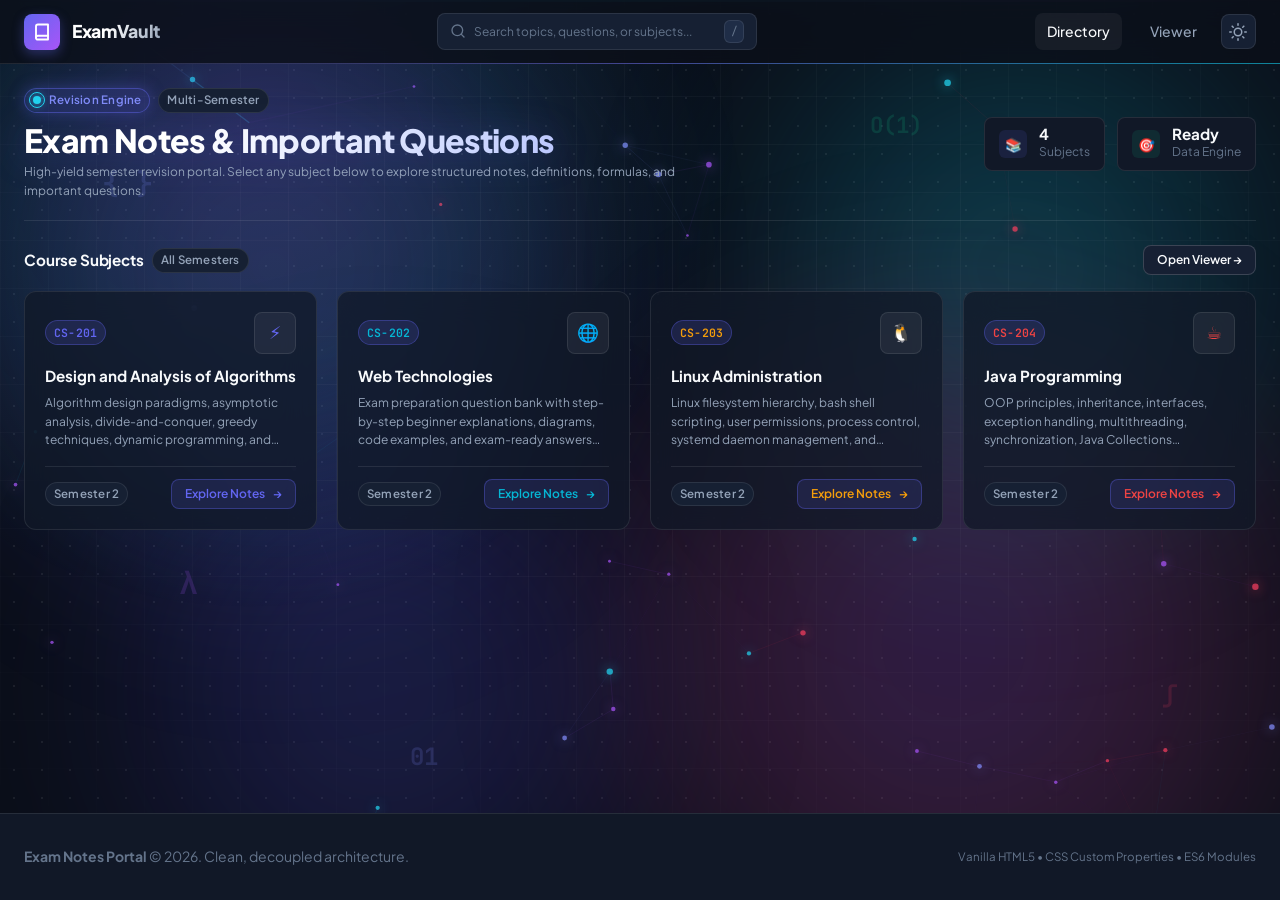
==== commit 2292b0f9: "feat: add dynamic content viewer controller and update documentation with new themes and responsive " ====
--- a/index.html
+++ b/index.html
@@ -48,7 +48,7 @@
       <div class="header-actions">
         <nav class="nav-links">
           <a href="index.html" class="nav-link active">Directory</a>
-          <a href="notes.html" class="nav-link">Viewer</a>
+          <a href="notes.html?subject=web-technologies" class="nav-link">Viewer</a>
         </nav>
         <button class="btn-icon" data-action="toggle-theme" title="Toggle Theme" aria-label="Toggle dark/light mode">
           <!-- Populated by JS -->
@@ -56,6 +56,23 @@
       </div>
     </div>
   </header>
+
+  <!-- Local Server Warning Banner (only appears if opened directly via file://) -->
+  <div id="file-protocol-alert" style="display: none; background: #fffbeb; border-bottom: 2px solid #f59e0b; padding: 14px 20px; color: #92400e; font-size: 13.5px; line-height: 1.5;">
+    <div class="container" style="display: flex; align-items: center; gap: 12px; flex-wrap: wrap;">
+      <span style="font-size: 20px;">⚠️</span>
+      <div style="flex: 1; min-width: 260px;">
+        <strong>Local Server Required (file:/// detected):</strong> Modern browsers block loading course data directly from disk.
+        Since Live Server is running, open via:
+        <a href="http://127.0.0.1:5500/index.html" style="color: #2563eb; font-weight: bold; text-decoration: underline; margin-left: 6px;">http://127.0.0.1:5500/index.html</a>
+      </div>
+    </div>
+  </div>
+  <script>
+    if (window.location.protocol === 'file:') {
+      document.getElementById('file-protocol-alert').style.display = 'block';
+    }
+  </script>
 
   <!-- Main Content -->
   <main class="site-main">
@@ -108,7 +125,7 @@
             <span class="badge badge-subtle">All Semesters</span>
           </div>
           <div id="viewer-action-wrapper">
-            <a href="notes.html" class="btn btn-secondary btn-sm" id="section-viewer-link">
+            <a href="notes.html?subject=web-technologies" class="btn btn-secondary btn-sm" id="section-viewer-link">
               <span>Open Viewer →</span>
             </a>
           </div>
--- a/assets/css/variables.css
+++ b/assets/css/variables.css
@@ -123,54 +123,55 @@
   --header-height: 4rem;
   --sidebar-width: 300px;
   --toc-width: 250px;
-  --container-max-width: 1360px;
-  --reading-max-width: 860px;
+  --container-max-width: 1480px;
+  --reading-max-width: 1400px;
   --blur-glass: blur(16px);
 }
 
-/* Light Theme Variables (High-Contrast, Distinct Surfaces & Crisp Hierarchy) */
-[data-theme="light"] {
-  --bg-base: #f1f5f9;                 /* Rich slate-100 canvas (creates immediate pop for pure white cards) */
-  --bg-surface-1: #ffffff;            /* Pure white primary surface */
-  --bg-surface-2: #e2e8f0;            /* Distinct slate-200 secondary surface */
-  --bg-surface-3: #cbd5e1;            /* Slate-300 tertiary surface */
-  --bg-surface-hover: #e2e8f0;
+/* Light & Cream Warm Paper Theme Variables (Warm Cream Canvas, Pure White Cards & Razor-Sharp Contrast) */
+[data-theme="light"],
+[data-theme="cream"] {
+  --bg-base: #f6f1e8;                 /* Warm soothing cream paper canvas */
+  --bg-surface-1: #ffffff;            /* Pure white primary surface / card */
+  --bg-surface-2: #ede4d6;            /* Warm cream secondary surface */
+  --bg-surface-3: #ded3c1;            /* Warm tan tertiary surface */
+  --bg-surface-hover: #ede4d6;
   --bg-card: #ffffff;                 /* Solid crisp white cards */
   --bg-card-hover: #ffffff;
-  --bg-glass: rgba(255, 255, 255, 0.95);
-  --bg-overlay: rgba(15, 23, 42, 0.55);
+  --bg-glass: rgba(246, 241, 232, 0.95);
+  --bg-overlay: rgba(28, 25, 23, 0.55);
   --bg-input: #ffffff;
 
-  /* Crisp, Well-Defined Borders (No more invisible washed-out lines) */
-  --border-subtle: #e2e8f0;           /* Clean slate-200 border */
-  --border-medium: #cbd5e1;           /* Crisp slate-300 card border */
-  --border-strong: #94a3b8;           /* High-contrast slate-400 border */
+  /* Crisp, Well-Defined Warm Borders */
+  --border-subtle: #eae0d0;           /* Soft cream border */
+  --border-medium: #dcd4c7;           /* Crisp warm card border */
+  --border-strong: #b8a896;           /* High-contrast border */
   --border-focus: #4f46e5;
   --border-accent: rgba(79, 70, 229, 0.5);
 
   /* High-Contrast Accessible Typography (WCAG AAA) */
-  --text-primary: #0f172a;            /* Deep slate-900 for razor-sharp legibility */
-  --text-secondary: #334155;          /* Slate-700 body text */
-  --text-muted: #64748b;              /* Slate-500 metadata text */
+  --text-primary: #1c1917;            /* Deep warm charcoal for razor-sharp legibility */
+  --text-secondary: #44403c;          /* Warm stone body text */
+  --text-muted: #78716c;              /* Stone metadata text */
   --text-inverse: #ffffff;
-  --text-accent: #4338ca;             /* Deep indigo-700 */
+  --text-accent: #4338ca;             /* Deep indigo */
 
   --primary: #4f46e5;                 /* Indigo-600 */
   --primary-hover: #4338ca;
   --primary-glow: rgba(79, 70, 229, 0.25);
 
-  /* Professional Dark-Code Block in Light Mode (Industry standard like Stripe/Vercel) */
+  /* Professional Dark-Code Block in Cream Mode */
   --code-bg: #0f172a;
   --code-border: #334155;
-  --code-inline-bg: #e0e7ff;
+  --code-inline-bg: #ede4d6;
   --code-inline-text: #3730a3;
 
-  --gradient-card: linear-gradient(180deg, #ffffff 0%, #fafafa 100%);
-  --gradient-surface: linear-gradient(180deg, #ffffff 0%, #f8fafc 100%);
+  --gradient-card: linear-gradient(180deg, #ffffff 0%, #faf8f5 100%);
+  --gradient-surface: linear-gradient(180deg, #ffffff 0%, #f6f1e8 100%);
 
-  /* Rich Layered Elevation Shadows */
-  --shadow-sm: 0 1px 3px rgba(15, 23, 42, 0.08), 0 1px 2px rgba(15, 23, 42, 0.04);
-  --shadow-md: 0 4px 8px -2px rgba(15, 23, 42, 0.08), 0 2px 4px -2px rgba(15, 23, 42, 0.04);
-  --shadow-lg: 0 12px 20px -4px rgba(15, 23, 42, 0.1), 0 4px 6px -2px rgba(15, 23, 42, 0.05);
-  --shadow-xl: 0 20px 30px -6px rgba(15, 23, 42, 0.12), 0 8px 12px -4px rgba(15, 23, 42, 0.06);
+  /* Rich Warm Layered Elevation Shadows */
+  --shadow-sm: 0 1px 3px rgba(60, 45, 30, 0.08), 0 1px 2px rgba(60, 45, 30, 0.04);
+  --shadow-md: 0 4px 8px -2px rgba(60, 45, 30, 0.08), 0 2px 4px -2px rgba(60, 45, 30, 0.04);
+  --shadow-lg: 0 12px 20px -4px rgba(60, 45, 30, 0.1), 0 4px 6px -2px rgba(60, 45, 30, 0.05);
+  --shadow-xl: 0 20px 30px -6px rgba(60, 45, 30, 0.12), 0 8px 12px -4px rgba(60, 45, 30, 0.06);
 }
--- a/assets/css/base.css
+++ b/assets/css/base.css
@@ -207,20 +207,24 @@
   background: rgba(255, 255, 255, 0.05);
 }
 
-[data-theme="light"] .site-header {
-  background: rgba(255, 255, 255, 0.95);
-  border-bottom: 1.5px solid #cbd5e1;
-  box-shadow: 0 1px 4px rgba(15, 23, 42, 0.05);
-}
-
-[data-theme="light"] .nav-link {
-  color: #475569;
+[data-theme="light"] .site-header,
+[data-theme="cream"] .site-header {
+  background: rgba(246, 241, 232, 0.95);
+  border-bottom: 1.5px solid #dcd4c7;
+  box-shadow: 0 1px 4px rgba(60, 45, 30, 0.05);
+}
+
+[data-theme="light"] .nav-link,
+[data-theme="cream"] .nav-link {
+  color: #44403c;
 }
 
 [data-theme="light"] .nav-link:hover,
-[data-theme="light"] .nav-link.active {
+[data-theme="cream"] .nav-link:hover,
+[data-theme="light"] .nav-link.active,
+[data-theme="cream"] .nav-link.active {
   color: #4338ca;
-  background: #e2e8f0;
+  background: #ede4d6;
   font-weight: 600;
 }
 
